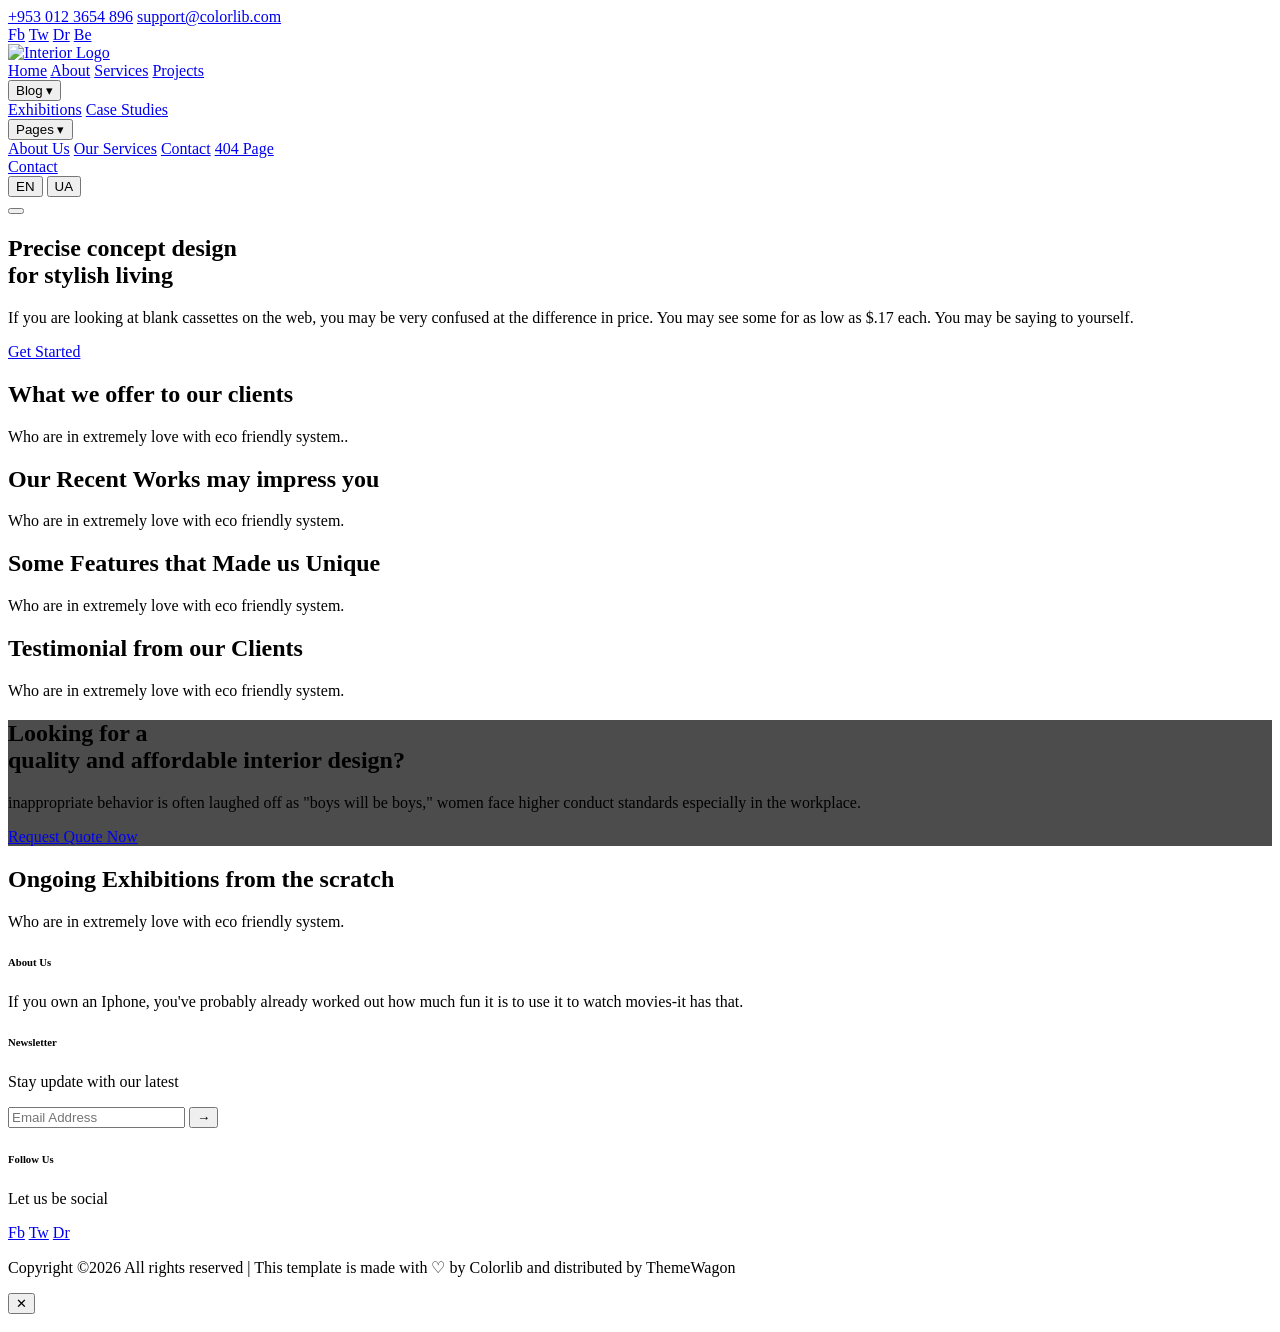
==== index.html @ bd4b98c7 "Add files via upload" ====
<!DOCTYPE html>
<html lang="en">
<head>
  <meta charset="UTF-8">
  <meta name="viewport" content="width=device-width, initial-scale=1.0">
  <title>Interior Design — Home</title>
  <link rel="preconnect" href="https://fonts.googleapis.com">
  <link rel="preconnect" href="https://fonts.gstatic.com" crossorigin>
  <link href="https://fonts.googleapis.com/css2?family=Poppins:wght@300;400;500;600;700&display=swap" rel="stylesheet">
  <link rel="stylesheet" href="css/style.css?v=8">
  <link rel="icon" href="image/logo.jpg" type="image/jpeg">
</head>
<body data-page="home">

  <header class="site-header">
    <div class="top-bar">
      <div class="container top-bar-inner">
        <div class="contact-info">
          <a href="tel:+9530123654896">+953 012 3654 896</a>
          <a href="mailto:support@colorlib.com">support@colorlib.com</a>
        </div>
        <div class="social-links">
          <a href="https://facebook.com" target="_blank" rel="noopener">Fb</a>
          <a href="https://x.com" target="_blank" rel="noopener">Tw</a>
          <a href="https://dribbble.com" target="_blank" rel="noopener">Dr</a>
          <a href="https://behance.net" target="_blank" rel="noopener">Be</a>
        </div>
      </div>
    </div>

    <div class="nav-bar">
      <div class="container nav-bar-inner">
        <a href="index.html" class="logo">
          <img src="image/logo.jpg" alt="Interior Logo">
        </a>

        <nav class="desktop-nav">
          <a href="index.html" class="active-link">Home</a>
          <a href="about.html">About</a>
          <a href="services.html">Services</a>
          <a href="projects.html">Projects</a>
          <div class="dropdown">
            <button type="button" class="dropdown-toggle">Blog ▾</button>
            <div class="dropdown-menu">
              <a href="index.html#exhibitions">Exhibitions</a>
              <a href="projects.html">Case Studies</a>
            </div>
          </div>
          <div class="dropdown">
            <button type="button" class="dropdown-toggle">Pages ▾</button>
            <div class="dropdown-menu">
              <a href="about.html">About Us</a>
              <a href="services.html">Our Services</a>
              <a href="contact.html">Contact</a>
              <a href="404.html">404 Page</a>
            </div>
          </div>
          <a href="contact.html">Contact</a>
        </nav>

        <div class="header-actions">
          <div class="lang-switch" aria-label="Language switcher">
            <button type="button" class="lang-btn active" data-lang="en">EN</button>
            <button type="button" class="lang-btn" data-lang="ua">UA</button>
          </div>
          <button type="button" class="mobile-toggle" aria-label="Toggle menu">
            <span></span>
            <span></span>
            <span></span>
          </button>
        </div>
      </div>
    </div>
  </header>

  <main>
    <section class="hero" style="background-image: url('image/hero.jpg');">
      <div class="hero-overlay"></div>
      <div class="container hero-content">
        <h1 class="hero-title">Precise concept design<br>for stylish living</h1>
        <p class="hero-text">If you are looking at blank cassettes on the web, you may be very confused at the difference in price. You may see some for as low as $.17 each. You may be saying to yourself.</p>
        <a href="contact.html" class="btn btn-primary">Get Started</a>
      </div>
    </section>

    <section class="services section-padding">
      <div class="container">
        <header class="section-header">
          <h2 class="section-title">What we offer to our clients</h2>
          <p class="section-subtitle">Who are in extremely love with eco friendly system..</p>
        </header>
        <div class="services-grid" id="home-services-grid"></div>
      </div>
    </section>

    <section class="gallery section-padding bg-white">
      <div class="container">
        <header class="section-header">
          <h2 class="section-title">Our Recent Works may impress you</h2>
          <p class="section-subtitle">Who are in extremely love with eco friendly system.</p>
        </header>
        <div class="gallery-mosaic" id="home-gallery-mosaic"></div>
      </div>
    </section>

    <section class="features section-padding">
      <div class="container">
        <header class="section-header header-light">
          <h2 class="section-title">Some Features that Made us Unique</h2>
          <p class="section-subtitle">Who are in extremely love with eco friendly system.</p>
        </header>
        <div class="features-grid" id="home-features-grid"></div>
      </div>
    </section>

    <section class="testimonials section-padding">
      <div class="container">
        <header class="section-header">
          <h2 class="section-title">Testimonial from our Clients</h2>
          <p class="section-subtitle">Who are in extremely love with eco friendly system.</p>
        </header>
        <div class="testimonials-grid" id="home-testimonials-grid"></div>
      </div>
    </section>

    <section class="cta-section">
      <div class="container">
        <div class="cta-box" style="background-image: linear-gradient(rgba(0,0,0,0.7), rgba(0,0,0,0.7)), url('image/studio.jpg');">
          <h2 class="cta-title">Looking for a<br>quality and affordable interior design?</h2>
          <p class="cta-text">inappropriate behavior is often laughed off as "boys will be boys," women face higher conduct standards especially in the workplace.</p>
          <a href="contact.html" class="btn btn-primary">Request Quote Now</a>
        </div>
      </div>
    </section>

    <section class="blog section-padding" id="exhibitions">
      <div class="container">
        <header class="section-header">
          <h2 class="section-title">Ongoing Exhibitions from the scratch</h2>
          <p class="section-subtitle">Who are in extremely love with eco friendly system.</p>
        </header>
        <div class="blog-grid" id="home-exhibitions-grid"></div>
      </div>
    </section>
  </main>

  <footer class="site-footer section-padding">
    <div class="container footer-grid">
      <div class="footer-widget">
        <h6 class="widget-title">About Us</h6>
        <p class="widget-text">If you own an Iphone, you've probably already worked out how much fun it is to use it to watch movies-it has that.</p>
      </div>
      <div class="footer-widget">
        <h6 class="widget-title">Newsletter</h6>
        <p class="widget-text">Stay update with our latest</p>
        <form class="newsletter-form">
          <input type="email" placeholder="Email Address" required>
          <button type="submit">→</button>
        </form>
      </div>
      <div class="footer-widget">
        <h6 class="widget-title">Follow Us</h6>
        <p class="widget-text">Let us be social</p>
        <div class="social-links footer-socials">
          <a href="https://facebook.com" target="_blank" rel="noopener">Fb</a>
          <a href="https://x.com" target="_blank" rel="noopener">Tw</a>
          <a href="https://dribbble.com" target="_blank" rel="noopener">Dr</a>
        </div>
      </div>
    </div>
    <div class="container footer-bottom">
      <p class="copyright">
        Copyright ©2026 All rights reserved | This template is made with ♡ by <span class="text-gold">Colorlib</span> and distributed by <span class="text-gold">ThemeWagon</span>
      </p>
    </div>
  </footer>

  <div class="modal" id="project-modal" aria-hidden="true">
    <div class="modal-backdrop" data-close-modal></div>
    <div class="modal-content">
      <button type="button" class="modal-close" data-close-modal aria-label="Close modal">✕</button>
      <img id="modal-img" src="" alt="">
      <div class="modal-body">
        <span class="modal-category" id="modal-category"></span>
        <h3 id="modal-title"></h3>
        <p id="modal-desc"></p>
      </div>
    </div>
  </div>

  <script src="script/script.js"></script>
</body>
</html>
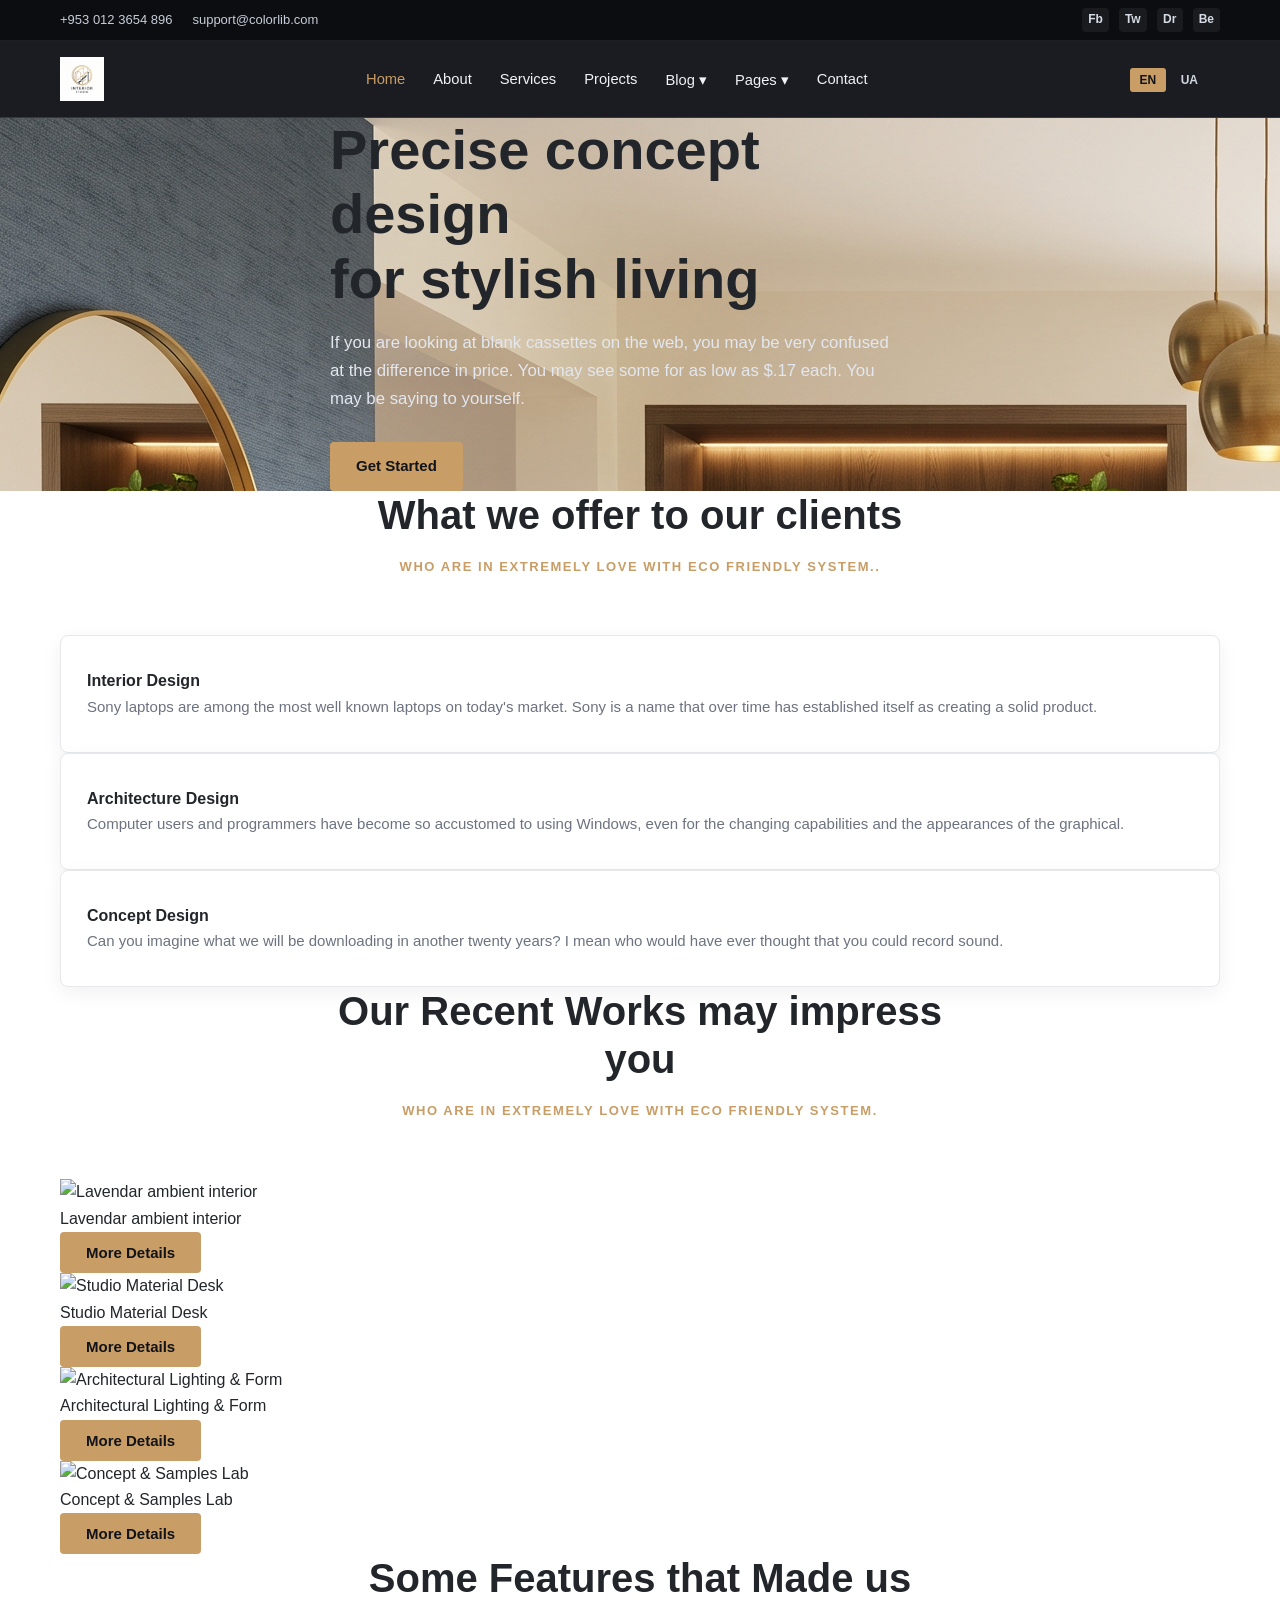
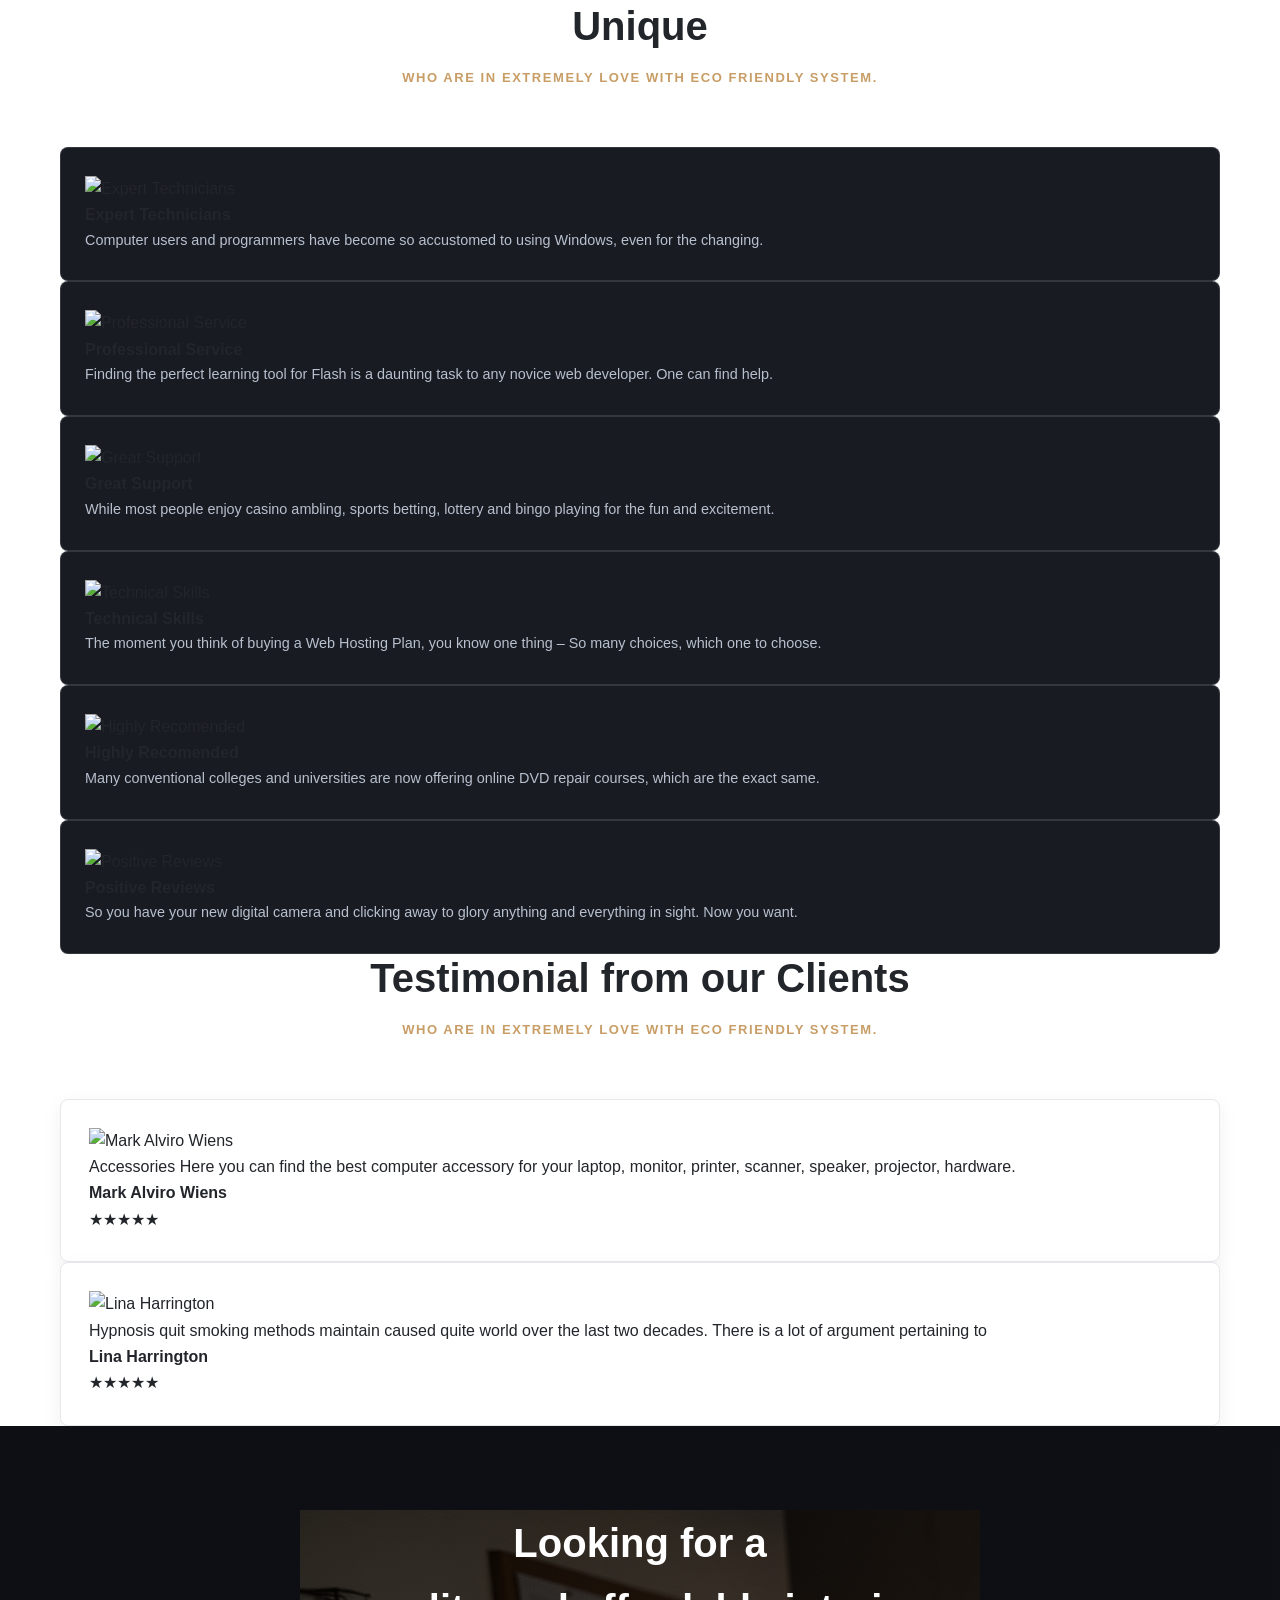
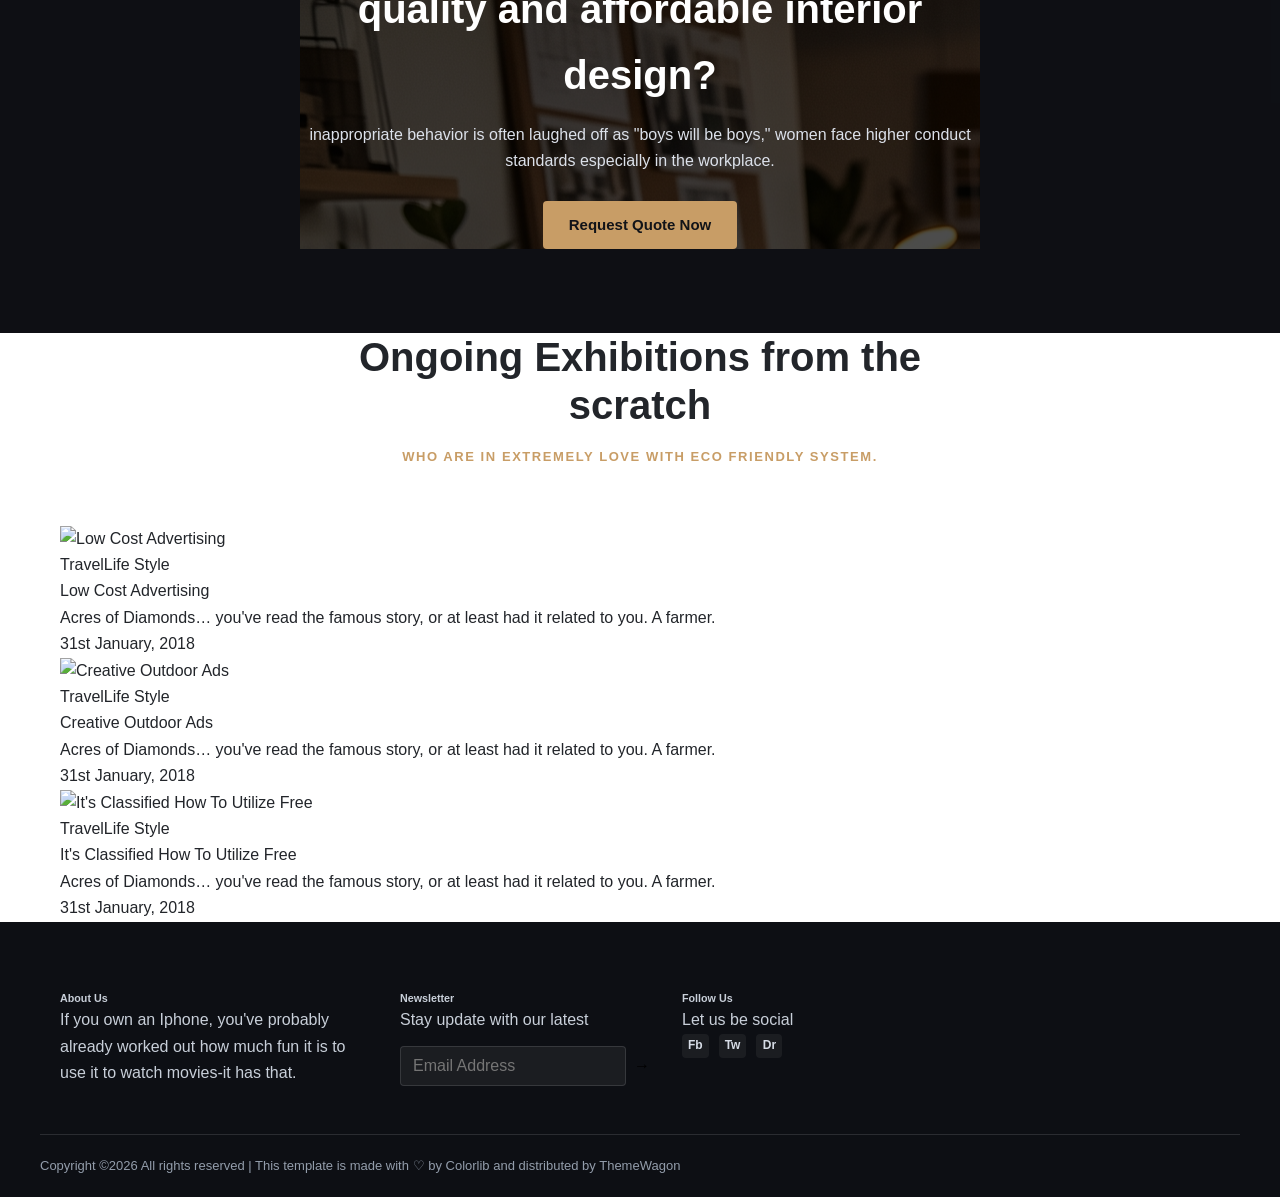
==== commit 99a194c8: "Fix HTML encoding issues in index.html" ====
--- a/index.html
+++ b/index.html
@@ -7,8 +7,8 @@
   <link rel="preconnect" href="https://fonts.googleapis.com">
   <link rel="preconnect" href="https://fonts.gstatic.com" crossorigin>
   <link href="https://fonts.googleapis.com/css2?family=Poppins:wght@300;400;500;600;700&display=swap" rel="stylesheet">
-  <link rel="stylesheet" href="css/style.css?v=8">
-  <link rel="icon" href="image/logo.jpg" type="image/jpeg">
+  <link rel="stylesheet" href="style.css?v=8">
+  <link rel="icon" href="logo.jpg" type="image/jpeg">
 </head>
 <body data-page="home">
 
@@ -31,7 +31,7 @@
     <div class="nav-bar">
       <div class="container nav-bar-inner">
         <a href="index.html" class="logo">
-          <img src="image/logo.jpg" alt="Interior Logo">
+          <img src="logo.jpg" alt="Interior Logo">
         </a>
 
         <nav class="desktop-nav">
@@ -74,7 +74,7 @@
   </header>
 
   <main>
-    <section class="hero" style="background-image: url('image/hero.jpg');">
+    <section class="hero" style="background-image: url('hero.jpg');">
       <div class="hero-overlay"></div>
       <div class="container hero-content">
         <h1 class="hero-title">Precise concept design<br>for stylish living</h1>
@@ -125,7 +125,7 @@
 
     <section class="cta-section">
       <div class="container">
-        <div class="cta-box" style="background-image: linear-gradient(rgba(0,0,0,0.7), rgba(0,0,0,0.7)), url('image/studio.jpg');">
+        <div class="cta-box" style="background-image: linear-gradient(rgba(0,0,0,0.7), rgba(0,0,0,0.7)), url('studio.jpg');">
           <h2 class="cta-title">Looking for a<br>quality and affordable interior design?</h2>
           <p class="cta-text">inappropriate behavior is often laughed off as "boys will be boys," women face higher conduct standards especially in the workplace.</p>
           <a href="contact.html" class="btn btn-primary">Request Quote Now</a>
@@ -188,6 +188,6 @@
     </div>
   </div>
 
-  <script src="script/script.js"></script>
+  <script src="script.js"></script>
 </body>
-</html>+</html>
--- a/style.css
+++ b/style.css
@@ -0,0 +1,306 @@
+:root {
+  --bg-page: #ffffff;
+  --bg-light: #f9f9fb;
+  --bg-dark: #111318;
+  --bg-dark-2: #181b22;
+  --text-main: #22252a;
+  --text-muted: #6c727f;
+  --accent: #c89d66;
+  --accent-hover: #b2854d;
+  --border-color: #e6e8ec;
+  --border-dark: rgba(255, 255, 255, 0.12);
+  --shadow-sm: 0 6px 20px rgba(17, 19, 24, 0.06);
+  --shadow-md: 0 14px 34px rgba(17, 19, 24, 0.12);
+  --radius-sm: 4px;
+  --radius-md: 8px;
+  --transition: 0.25s ease;
+  --container-max: 1200px;
+}
+
+*, *::before, *::after { box-sizing: border-box; margin: 0; padding: 0; }
+html { scroll-behavior: smooth; font-size: 16px; }
+body { font-family: 'Poppins', sans-serif; background: var(--bg-page); color: var(--text-main); line-height: 1.65; overflow-x: hidden; }
+img { display: block; max-width: 100%; height: auto; }
+a { color: inherit; text-decoration: none; transition: var(--transition); }
+button, input, textarea, select { font-family: inherit; font-size: inherit; }
+button { cursor: pointer; border: none; background: none; }
+ul, ol { list-style: none; }
+
+.container { width: 100%; max-width: var(--container-max); margin: 0 auto; padding: 0 20px; }
+
+.site-header { position: sticky; top: 0; z-index: 900; background: rgba(17, 19, 24, 0.96); backdrop-filter: blur(10px); color: #fff; border-bottom: 1px solid var(--border-dark); }
+.top-bar { background: #0b0d11; font-size: 0.8125rem; color: #c7cdd8; border-bottom: 1px solid rgba(255, 255, 255, 0.07); }
+.top-bar-inner { display: flex; align-items: center; justify-content: space-between; min-height: 40px; gap: 12px; flex-wrap: wrap; }
+.contact-info { display: flex; align-items: center; gap: 20px; flex-wrap: wrap; }
+.contact-info a:hover { color: var(--accent); }
+
+.social-links { display: flex; align-items: center; gap: 10px; }
+.social-links a { display: inline-flex; align-items: center; justify-content: center; min-width: 26px; height: 24px; padding: 0 6px; border-radius: var(--radius-sm); font-size: 0.75rem; font-weight: 600; color: #d6dce6; background: rgba(255, 255, 255, 0.06); }
+.social-links a:hover { background: var(--accent); color: #111318; }
+
+.nav-bar { min-height: 76px; display: flex; align-items: center; }
+.nav-bar-inner { display: flex !important; align-items: center !important; justify-content: space-between !important; gap: 24px; width: 100%; }
+.logo { display: inline-flex; align-items: center; flex-shrink: 0; }
+.logo img { height: 44px; width: auto; object-fit: contain; }
+
+.desktop-nav { display: flex !important; flex-direction: row !important; align-items: center !important; gap: 24px !important; }
+.desktop-nav > a, .desktop-nav .dropdown-toggle { display: inline-flex; align-items: center; gap: 6px; font-size: 0.92rem; font-weight: 500; color: #f0f2f6; padding: 10px 2px; white-space: nowrap; }
+.desktop-nav > a:hover, .desktop-nav > a.active, .desktop-nav > a.active-link, .desktop-nav .dropdown-toggle:hover { color: var(--accent); }
+
+.desktop-nav .dropdown { position: relative !important; display: inline-flex !important; align-items: center !important; }
+.desktop-nav .dropdown-menu { position: absolute !important; top: 100% !important; left: 0 !important; min-width: 210px; background: var(--bg-dark-2); border: 1px solid var(--border-dark); border-radius: var(--radius-md); padding: 8px 0; box-shadow: var(--shadow-md); display: none !important; flex-direction: column !important; z-index: 950; }
+.desktop-nav .dropdown:hover .dropdown-menu, .desktop-nav .dropdown.open .dropdown-menu { display: flex !important; }
+.desktop-nav .dropdown-menu a { display: block; padding: 9px 18px; font-size: 0.875rem; color: #e2e6ee; white-space: nowrap; }
+.desktop-nav .dropdown-menu a:hover { background: rgba(200, 157, 102, 0.14); color: var(--accent); }
+
+.header-actions { display: flex; align-items: center; gap: 12px; flex-shrink: 0; }
+.lang-switcher { display: inline-flex; align-items: center; background: rgba(255, 255, 255, 0.08); border: 1px solid var(--border-dark); border-radius: var(--radius-sm); padding: 2px; }
+.lang-btn { padding: 5px 10px; font-size: 0.75rem; font-weight: 600; border-radius: 3px; color: #d0d5df; }
+.lang-btn.active { background: var(--accent); color: #111318; }
+
+.mobile-menu-toggle { display: none; flex-direction: column; justify-content: center; gap: 5px; width: 38px; height: 38px; padding: 6px; border-radius: var(--radius-sm); border: 1px solid var(--border-dark); }
+.mobile-menu-toggle span { display: block; width: 100%; height: 2px; background: #fff; }
+
+.btn { display: inline-flex; align-items: center; justify-content: center; gap: 8px; padding: 12px 26px; border-radius: var(--radius-sm); font-weight: 500; font-size: 0.9375rem; }
+.btn-primary { background: var(--accent); color: #111318; font-weight: 600; }
+.btn-primary:hover { background: var(--accent-hover); color: #fff; }
+.btn-outline { border: 1px solid var(--accent); color: var(--accent); }
+.btn-outline:hover { background: var(--accent); color: #111318; }
+.btn-dark { background: var(--bg-dark); color: #fff; }
+.btn-dark:hover { background: var(--accent); color: #111318; }
+
+.section { padding: 84px 0; }
+.section-light { background: var(--bg-light); }
+.section-dark { background: var(--bg-dark); color: #fff; }
+.section-header { max-width: 680px; margin: 0 auto 48px; text-align: center; }
+.section-subtitle { display: inline-block; font-size: 0.8125rem; font-weight: 600; letter-spacing: 0.12em; text-transform: uppercase; color: var(--accent); margin-bottom: 10px; }
+.section-title { font-size: clamp(1.75rem, 3.2vw, 2.5rem); font-weight: 700; line-height: 1.2; margin-bottom: 14px; }
+.section-description { color: var(--text-muted); font-size: 1rem; }
+.section-dark .section-description { color: #b8c0ce; }
+
+.hero-section { position: relative; min-height: 76vh; display: flex; align-items: center; background: var(--bg-dark) center/cover no-repeat; color: #fff; padding: 96px 0; }
+.hero-section::before { content: ''; position: absolute; inset: 0; background: linear-gradient(95deg, rgba(13, 15, 20, 0.84) 0%, rgba(13, 15, 20, 0.56) 60%, rgba(13, 15, 20, 0.35) 100%); }
+.hero-content { position: relative; z-index: 2; max-width: 660px; }
+.hero-badge { display: inline-block; padding: 5px 14px; border-radius: 999px; background: rgba(200, 157, 102, 0.18); border: 1px solid rgba(200, 157, 102, 0.45); color: var(--accent); font-size: 0.8125rem; font-weight: 600; letter-spacing: 0.06em; text-transform: uppercase; margin-bottom: 18px; }
+.hero-title { font-size: clamp(2.1rem, 4.6vw, 3.5rem); font-weight: 700; line-height: 1.15; margin-bottom: 18px; }
+.hero-text { font-size: 1.05rem; color: #e3e7ef; margin-bottom: 30px; max-width: 560px; }
+.hero-actions { display: flex; align-items: center; gap: 14px; flex-wrap: wrap; }
+
+.page-banner { position: relative; padding: 86px 0; background: var(--bg-dark) center/cover no-repeat; color: #fff; text-align: center; }
+.page-banner::before { content: ''; position: absolute; inset: 0; background: rgba(13, 15, 20, 0.72); }
+.page-banner .container { position: relative; z-index: 2; }
+.page-banner h1 { font-size: clamp(2rem, 4vw, 3rem); font-weight: 700; margin-bottom: 10px; }
+.breadcrumb { display: inline-flex; align-items: center; gap: 8px; font-size: 0.875rem; color: #d2d7e2; }
+
+.grid-3 { display: grid; grid-template-columns: repeat(3, 1fr); gap: 28px; }
+.grid-2 { display: grid; grid-template-columns: repeat(2, 1fr); gap: 32px; }
+
+.service-card { background: #fff; border: 1px solid var(--border-color); border-radius: var(--radius-md); padding: 32px 26px; box-shadow: var(--shadow-sm); }
+.service-icon { width: 56px; height: 56px; border-radius: var(--radius-md); background: rgba(200, 157, 102, 0.12); display: flex; align-items: center; justify-content: center; margin-bottom: 20px; }
+.service-icon img { width: 30px; height: 30px; object-fit: contain; }
+.service-card h3 { font-size: 1.2rem; font-weight: 600; margin-bottom: 10px; }
+.service-card p { color: var(--text-muted); font-size: 0.9375rem; }
+
+.filter-bar { display: flex; align-items: center; justify-content: center; gap: 10px; flex-wrap: wrap; margin-bottom: 38px; }
+.filter-btn { padding: 8px 18px; border-radius: 999px; border: 1px solid var(--border-color); background: #fff; color: var(--text-main); font-size: 0.875rem; font-weight: 500; }
+.filter-btn.active, .filter-btn:hover { background: var(--accent); border-color: var(--accent); color: #111318; font-weight: 600; }
+
+.project-card { background: #fff; border: 1px solid var(--border-color); border-radius: var(--radius-md); overflow: hidden; box-shadow: var(--shadow-sm); display: flex; flex-direction: column; }
+.project-thumb { aspect-ratio: 4 / 3; overflow: hidden; background: #1b1e24; }
+.project-thumb img { width: 100%; height: 100%; object-fit: cover; }
+.project-body { padding: 22px; display: flex; flex-direction: column; flex-grow: 1; }
+.project-category { font-size: 0.75rem; font-weight: 600; text-transform: uppercase; letter-spacing: 0.08em; color: var(--accent); margin-bottom: 6px; }
+.project-title { font-size: 1.15rem; font-weight: 600; margin-bottom: 8px; }
+.project-desc { color: var(--text-muted); font-size: 0.9rem; margin-bottom: 18px; flex-grow: 1; }
+.project-link { display: inline-flex; align-items: center; gap: 6px; font-size: 0.875rem; font-weight: 600; }
+
+.feature-card { background: var(--bg-dark-2); border: 1px solid var(--border-dark); border-radius: var(--radius-md); padding: 28px 24px; }
+.feature-number { display: inline-block; font-size: 0.875rem; font-weight: 700; color: var(--accent); margin-bottom: 10px; }
+.feature-card h3 { font-size: 1.125rem; font-weight: 600; color: #fff; margin-bottom: 8px; }
+.feature-card p { color: #b8c0ce; font-size: 0.9rem; }
+
+.testimonial-card { background: #fff; border: 1px solid var(--border-color); border-radius: var(--radius-md); padding: 28px; box-shadow: var(--shadow-sm); }
+.testimonial-quote { font-style: italic; margin-bottom: 18px; font-size: 0.95rem; }
+.testimonial-author { display: flex; align-items: center; gap: 12px; }
+.testimonial-author img { width: 48px; height: 48px; border-radius: 50%; object-fit: cover; }
+.testimonial-author-name { font-weight: 600; font-size: 0.9375rem; }
+.testimonial-author-role { font-size: 0.8125rem; color: var(--text-muted); }
+
+.brands-grid { display: grid; grid-template-columns: repeat(5, 1fr); gap: 24px; align-items: center; }
+.brand-item { background: #fff; border: 1px solid var(--border-color); border-radius: var(--radius-md); padding: 18px; display: flex; align-items: center; justify-content: center; min-height: 84px; }
+.brand-item img { max-height: 40px; width: auto; object-fit: contain; }
+
+.cta-section { position: relative; padding: 84px 0; background: var(--bg-dark) center/cover no-repeat; color: #fff; text-align: center; }
+.cta-section::before { content: ''; position: absolute; inset: 0; background: rgba(13, 15, 20, 0.78); }
+.cta-section .container { position: relative; z-index: 2; max-width: 720px; }
+.cta-section h2 { font-size: clamp(1.75rem, 3.5vw, 2.5rem); font-weight: 700; margin-bottom: 14px; }
+.cta-section p { color: #dce1ea; margin-bottom: 26px; }
+
+.about-media img { border-radius: var(--radius-md); box-shadow: var(--shadow-md); width: 100%; object-fit: cover; }
+.about-list { margin: 20px 0 26px; display: grid; gap: 10px; }
+.about-list li { position: relative; padding-left: 22px; font-size: 0.95rem; }
+.about-list li::before { content: '•'; position: absolute; left: 4px; top: 0; color: var(--accent); font-weight: 700; }
+
+.contact-grid { display: grid; grid-template-columns: 1fr 1.35fr; gap: 36px; align-items: start; }
+.contact-info-box { background: var(--bg-light); border: 1px solid var(--border-color); border-radius: var(--radius-md); padding: 28px; }
+.contact-info-item { margin-bottom: 20px; }
+.contact-info-item:last-child { margin-bottom: 0; }
+.contact-info-item h4 { font-size: 0.875rem; text-transform: uppercase; letter-spacing: 0.06em; color: var(--accent); margin-bottom: 4px; }
+.contact-form-box { background: #fff; border: 1px solid var(--border-color); border-radius: var(--radius-md); padding: 32px; box-shadow: var(--shadow-sm); }
+.form-group { margin-bottom: 18px; }
+.form-group label { display: block; font-size: 0.875rem; font-weight: 500; margin-bottom: 6px; }
+.form-control { width: 100%; padding: 11px 14px; border: 1px solid var(--border-color); border-radius: var(--radius-sm); background: #fff; color: var(--text-main); }
+textarea.form-control { min-height: 130px; resize: vertical; }
+.form-status { margin-top: 14px; font-size: 0.9rem; font-weight: 500; }
+.form-status.success { color: #15803d; }
+.form-status.error { color: #b91c1c; }
+
+.modal-backdrop { position: fixed; inset: 0; background: rgba(10, 12, 16, 0.72); display: none; align-items: center; justify-content: center; padding: 20px; z-index: 1200; }
+.modal-backdrop.active { display: flex; }
+.modal-dialog { background: #fff; color: var(--text-main); border-radius: var(--radius-md); max-width: 640px; width: 100%; overflow: hidden; box-shadow: var(--shadow-md); position: relative; }
+.modal-close { position: absolute; top: 12px; right: 12px; width: 34px; height: 34px; border-radius: 50%; background: rgba(17, 19, 24, 0.78); color: #fff; font-size: 1.2rem; z-index: 2; }
+.modal-body { padding: 24px; }
+
+.not-found-box { text-align: center; padding: 96px 20px; max-width: 580px; margin: 0 auto; }
+.not-found-code { font-size: clamp(3.5rem, 8vw, 5.5rem); font-weight: 700; color: var(--accent); line-height: 1; margin-bottom: 12px; }
+
+.site-footer { background: #0d0f14; color: #c8cfd9; padding-top: 68px; }
+.footer-grid { display: grid; grid-template-columns: 1.4fr 1fr 1fr 1.3fr; gap: 32px; padding-bottom: 48px; border-bottom: 1px solid var(--border-dark); }
+.footer-about p { font-size: 0.875rem; color: #a6b0c0; margin-top: 14px; }
+.footer-col h4 { color: #fff; font-size: 1rem; font-weight: 600; margin-bottom: 16px; }
+.footer-links li { margin-bottom: 9px; font-size: 0.875rem; }
+.footer-links a:hover { color: var(--accent); }
+.newsletter-form { display: flex; gap: 8px; margin-top: 12px; }
+.newsletter-form input { flex: 1; min-width: 0; padding: 10px 12px; border-radius: var(--radius-sm); border: 1px solid var(--border-dark); background: rgba(255, 255, 255, 0.06); color: #fff; }
+.footer-bottom { padding: 20px 0; display: flex; align-items: center; justify-content: space-between; gap: 16px; flex-wrap: wrap; font-size: 0.8125rem; color: #939dab; }
+
+@media (max-width: 900px) {
+  .grid-3 { grid-template-columns: repeat(2, 1fr); }
+  .brands-grid { grid-template-columns: repeat(3, 1fr); }
+  .footer-grid { grid-template-columns: repeat(2, 1fr); }
+  .contact-grid, .grid-2 { grid-template-columns: 1fr; }
+  .mobile-menu-toggle { display: flex; }
+  .desktop-nav { position: fixed; top: 116px; left: 0; right: 0; background: var(--bg-dark); border-bottom: 1px solid var(--border-dark); padding: 18px 20px 24px; display: none !important; flex-direction: column !important; align-items: stretch !important; gap: 6px !important; z-index: 940; }
+  .desktop-nav.active { display: flex !important; }
+  .desktop-nav .dropdown { flex-direction: column !important; align-items: stretch !important; }
+  .desktop-nav .dropdown-menu { position: static !important; box-shadow: none; background: rgba(255, 255, 255, 0.04); display: none !important; margin-top: 4px; }
+  .desktop-nav .dropdown.open .dropdown-menu { display: flex !important; }
+}
+
+@media (max-width: 600px) {
+  .grid-3, .brands-grid, .footer-grid { grid-template-columns: 1fr; }
+  .section { padding: 60px 0; }
+  .hero-section { min-height: 68vh; padding: 72px 0; }
+}
+#project-modal {
+  display: none;
+  position: fixed;
+  inset: 0;
+  z-index: 1200;
+  align-items: center;
+  justify-content: center;
+  padding: 20px;
+}
+
+#project-modal.open {
+  display: flex;
+}
+
+#project-modal .modal-backdrop {
+  position: fixed;
+  inset: 0;
+  background: rgba(10, 12, 16, 0.72);
+}
+
+#project-modal .modal-content {
+  position: relative;
+  z-index: 2;
+  background: #fff;
+  color: var(--text-main);
+  border-radius: var(--radius-md);
+  max-width: 640px;
+  width: 100%;
+  overflow: hidden;
+  box-shadow: var(--shadow-md);
+}
+@media (max-width: 900px) {
+  .mobile-toggle {
+    display: inline-flex;
+    flex-direction: column;
+    align-items: center;
+    justify-content: center;
+    gap: 5px;
+    width: 38px;
+    height: 38px;
+    padding: 6px;
+    border-radius: var(--radius-sm);
+    border: 1px solid var(--border-dark);
+    background: rgba(255, 255, 255, 0.04);
+    flex-shrink: 0;
+  }
+
+  .mobile-toggle span {
+    display: block;
+    width: 100%;
+    height: 2px;
+    background: #fff;
+    transition: var(--transition);
+  }
+
+  .mobile-toggle.active span:nth-child(1) {
+    transform: translateY(7px) rotate(45deg);
+  }
+
+  .mobile-toggle.active span:nth-child(2) {
+    opacity: 0;
+  }
+
+  .mobile-toggle.active span:nth-child(3) {
+    transform: translateY(-7px) rotate(-45deg);
+  }
+
+  .desktop-nav {
+    position: fixed;
+    top: 116px;
+    left: 0;
+    right: 0;
+    background: var(--bg-dark);
+    border-bottom: 1px solid var(--border-dark);
+    padding: 18px 20px 24px;
+    display: none !important;
+    flex-direction: column !important;
+    align-items: stretch !important;
+    gap: 6px !important;
+    max-height: calc(100vh - 116px);
+    overflow-y: auto;
+    z-index: 940;
+  }
+
+  .desktop-nav.active {
+    display: flex !important;
+  }
+
+  .desktop-nav > a,
+  .desktop-nav .dropdown-toggle {
+    justify-content: space-between;
+    width: 100%;
+    padding: 10px 4px;
+  }
+
+  .desktop-nav .dropdown {
+    flex-direction: column !important;
+    align-items: stretch !important;
+  }
+
+  .desktop-nav .dropdown-menu {
+    position: static !important;
+    box-shadow: none;
+    background: rgba(255, 255, 255, 0.04);
+    display: none !important;
+    margin-top: 4px;
+  }
+
+  .desktop-nav .dropdown.open .dropdown-menu {
+    display: flex !important;
+  }
+}
